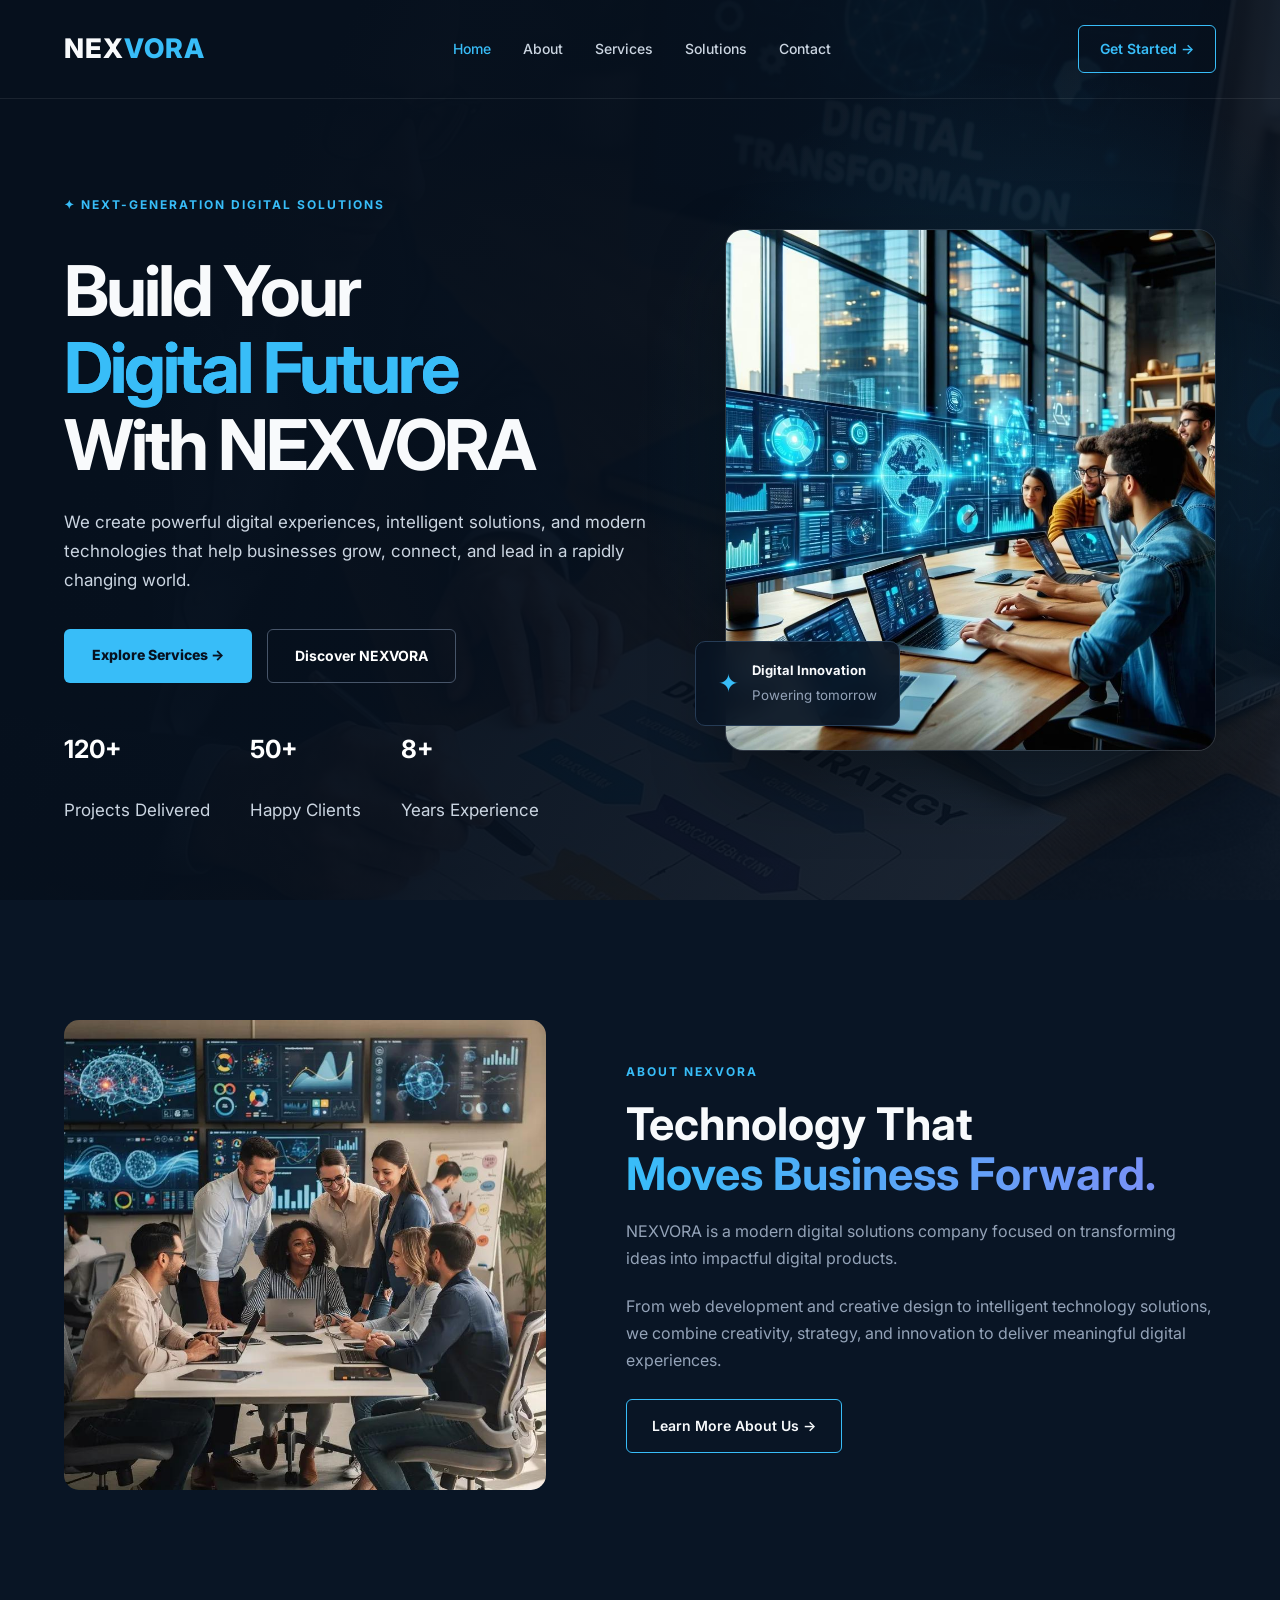
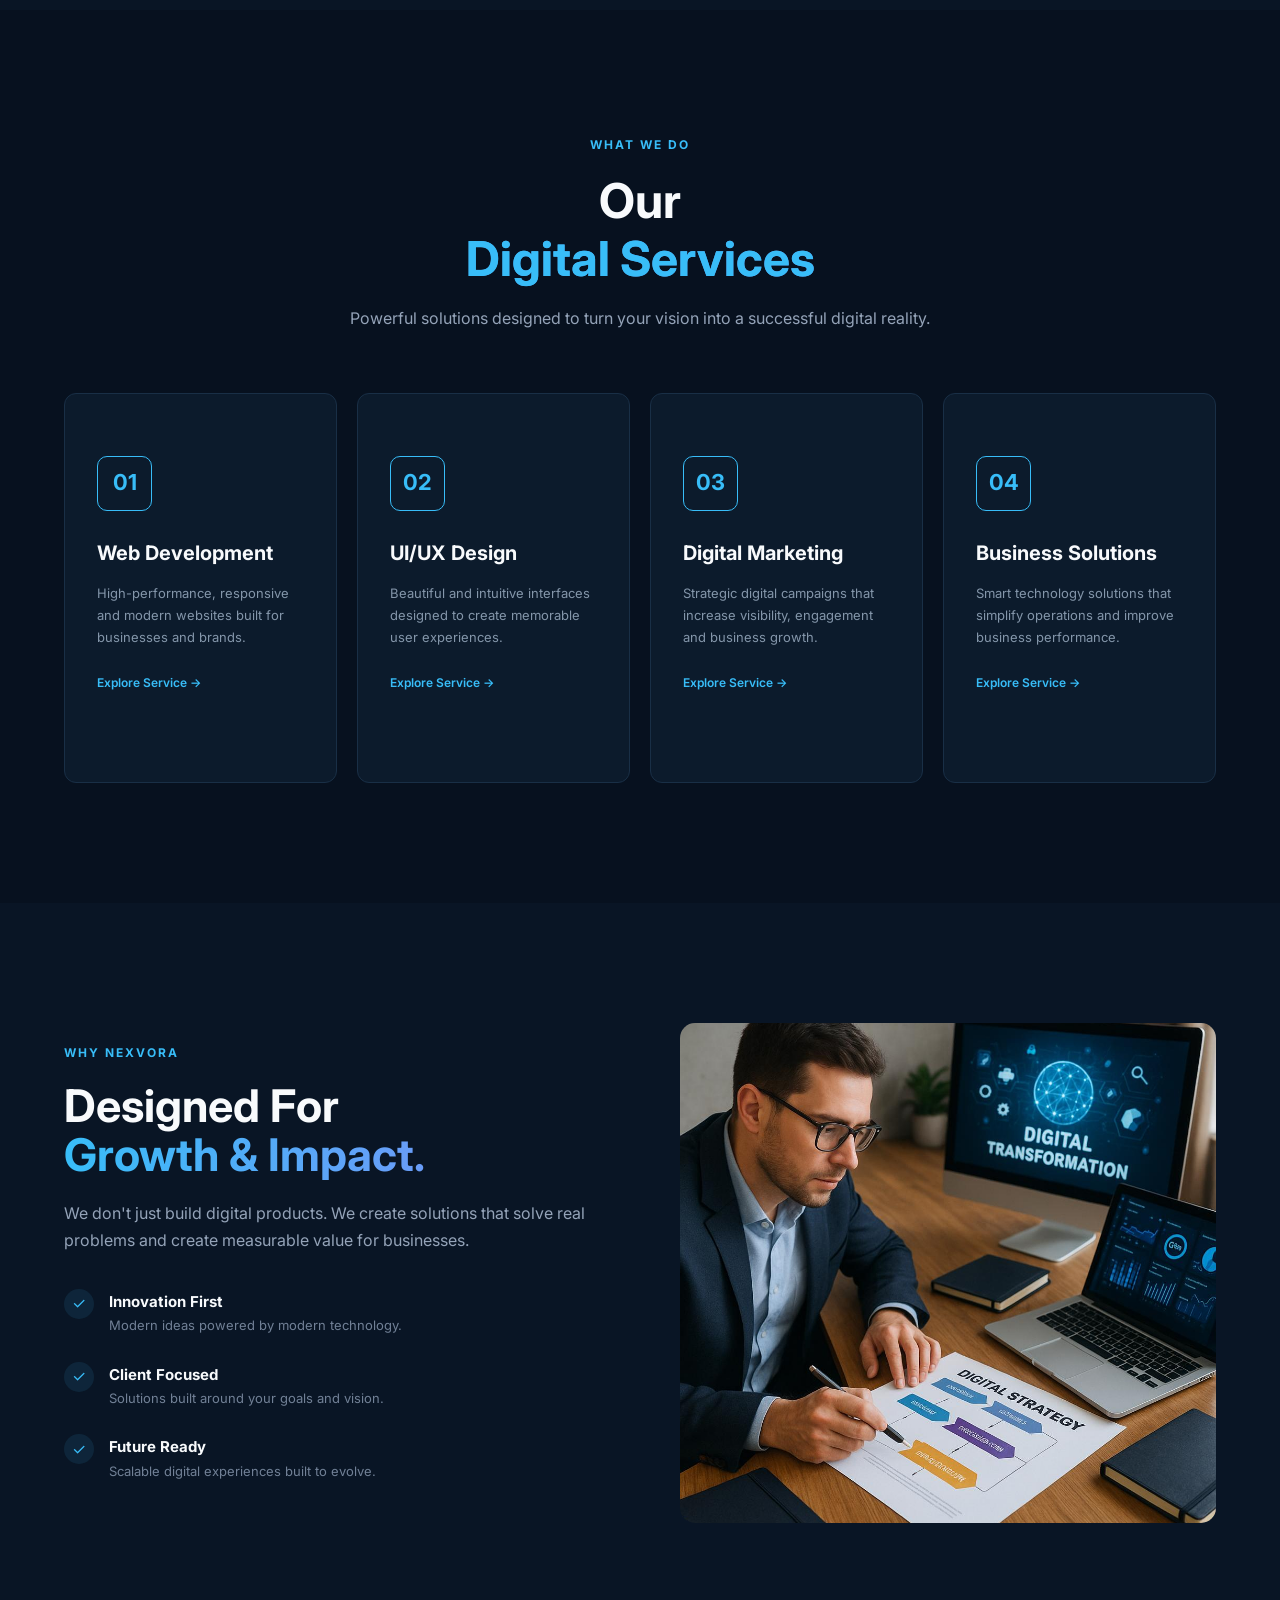
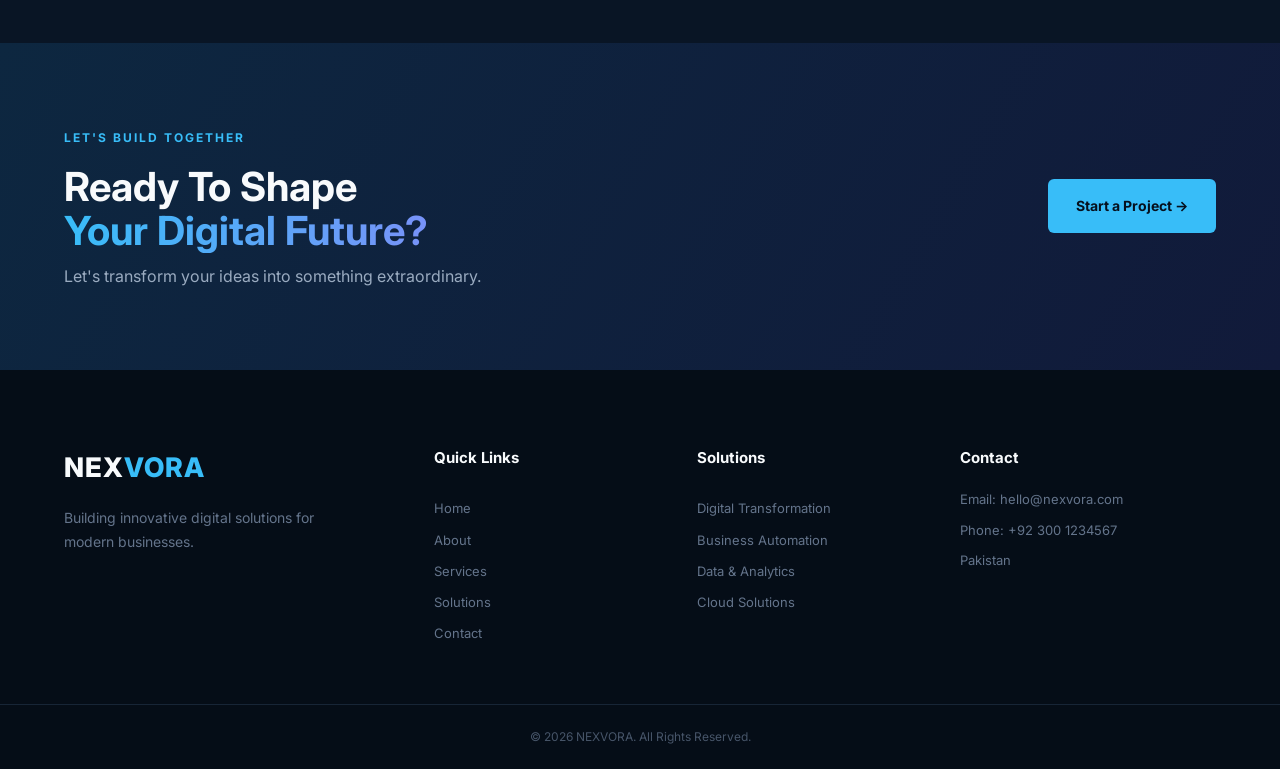
==== index.html @ 742fd8a6 "update" ====
<!DOCTYPE html>
<html lang="en">
<head>
    <meta charset="UTF-8">
    <meta name="viewport" content="width=device-width, initial-scale=1.0">

    <title>NEXVORA | Digital Solutions</title>

    <!-- Google Font -->
    <link rel="preconnect" href="https://fonts.googleapis.com">
    <link rel="preconnect" href="https://fonts.gstatic.com" crossorigin>
    <link href="https://fonts.googleapis.com/css2?family=Inter:wght@400;500;600;700;800&display=swap" rel="stylesheet">

    <!-- CSS -->
    <link rel="stylesheet" href="style.css">
</head>

<body>

    <!-- ================= NAVBAR ================= -->
    <header class="navbar">
        <div class="container nav-container">

            <a href="#" class="logo">
                NEX<span>VORA</span>
            </a>

            <nav>
                <ul class="nav-links">
                    <li><a href="home.html" class="active">Home</a></li>
                    <li><a href="about.html">About</a></li>
                    <li><a href="services.html">Services</a></li>
                    <li><a href="solutions.html">Solutions</a></li>
                    <li><a href="contact.html">Contact</a></li>
                </ul>
            </nav>

            <a href="#contact" class="nav-btn">Get Started →</a>

        </div>
    </header>


    <!-- ================= HERO ================= -->
    <section class="hero">

        <div class="hero-overlay"></div>

        <div class="container hero-container">

            <div class="hero-content">

                <span class="hero-tag">✦ NEXT-GENERATION DIGITAL SOLUTIONS</span>

                <h1>
                    Build Your
                    <span>Digital Future</span>
                    With NEXVORA
                </h1>

                <p>
                    We create powerful digital experiences, intelligent solutions,
                    and modern technologies that help businesses grow, connect,
                    and lead in a rapidly changing world.
                </p>

                <div class="hero-buttons">
                    <a href="#services" class="primary-btn">
                        Explore Services →
                    </a>

                    <a href="#about" class="secondary-btn">
                        Discover NEXVORA
                    </a>
                </div>

                <div class="hero-stats">

                    <div class="stat">
                        <h3>120+</h3>
                        <p>Projects Delivered</p>
                    </div>

                    <div class="stat">
                        <h3>50+</h3>
                        <p>Happy Clients</p>
                    </div>

                    <div class="stat">
                        <h3>8+</h3>
                        <p>Years Experience</p>
                    </div>

                </div>

            </div>


            <div class="hero-image">

                <div class="image-card">
                    <img
                        src="./images/nexvora-hero.jpg"
                        alt="NEXVORA Digital Team"
                    >
                </div>

                <div class="floating-card">
                    <span>✦</span>
                    <div>
                        <strong>Digital Innovation</strong>
                        <small>Powering tomorrow</small>
                    </div>
                </div>

            </div>

        </div>
    </section>


    <!-- ================= ABOUT ================= -->
    <section class="about" id="about">

        <div class="container about-container">

            <div class="about-image">
                <img
                    src="./images/nexvora-about.jpg"
                    alt="NEXVORA Team"
                >
            </div>

            <div class="about-content">

                <span class="section-tag">ABOUT NEXVORA</span>

                <h2>
                    Technology That
                    <span>Moves Business Forward.</span>
                </h2>

                <p>
                    NEXVORA is a modern digital solutions company focused on
                    transforming ideas into impactful digital products.
                </p>

                <p>
                    From web development and creative design to intelligent
                    technology solutions, we combine creativity, strategy,
                    and innovation to deliver meaningful digital experiences.
                </p>

                <a href="#services" class="outline-btn">
                    Learn More About Us →
                </a>

            </div>

        </div>

    </section>


    <!-- ================= SERVICES ================= -->
    <section class="services" id="services">

        <div class="container">

            <div class="section-heading">

                <span class="section-tag">WHAT WE DO</span>

                <h2>
                    Our <span>Digital Services</span>
                </h2>

                <p>
                    Powerful solutions designed to turn your vision into
                    a successful digital reality.
                </p>

            </div>


            <div class="service-grid">

                <div class="service-card">

                    <div class="service-icon">01</div>

                    <h3>Web Development</h3>

                    <p>
                        High-performance, responsive and modern websites
                        built for businesses and brands.
                    </p>

                    <a href="#">Explore Service →</a>

                </div>


                <div class="service-card">

                    <div class="service-icon">02</div>

                    <h3>UI/UX Design</h3>

                    <p>
                        Beautiful and intuitive interfaces designed to
                        create memorable user experiences.
                    </p>

                    <a href="#">Explore Service →</a>

                </div>


                <div class="service-card">

                    <div class="service-icon">03</div>

                    <h3>Digital Marketing</h3>

                    <p>
                        Strategic digital campaigns that increase visibility,
                        engagement and business growth.
                    </p>

                    <a href="#">Explore Service →</a>

                </div>


                <div class="service-card">

                    <div class="service-icon">04</div>

                    <h3>Business Solutions</h3>

                    <p>
                        Smart technology solutions that simplify operations
                        and improve business performance.
                    </p>

                    <a href="#">Explore Service →</a>

                </div>

            </div>

        </div>

    </section>


    <!-- ================= SOLUTIONS ================= -->
    <section class="solutions" id="solutions">

        <div class="container solutions-container">

            <div class="solutions-content">

                <span class="section-tag">WHY NEXVORA</span>

                <h2>
                    Designed For
                    <span>Growth & Impact.</span>
                </h2>

                <p>
                    We don't just build digital products. We create
                    solutions that solve real problems and create
                    measurable value for businesses.
                </p>

                <div class="features">

                    <div class="feature">
                        <span>✓</span>
                        <div>
                            <h4>Innovation First</h4>
                            <p>Modern ideas powered by modern technology.</p>
                        </div>
                    </div>

                    <div class="feature">
                        <span>✓</span>
                        <div>
                            <h4>Client Focused</h4>
                            <p>Solutions built around your goals and vision.</p>
                        </div>
                    </div>

                    <div class="feature">
                        <span>✓</span>
                        <div>
                            <h4>Future Ready</h4>
                            <p>Scalable digital experiences built to evolve.</p>
                        </div>
                    </div>

                </div>

            </div>


            <div class="solutions-image">

                <img
                    src="./images/nexvora-solutions.jpg"
                    alt="Digital Strategy"
                >

            </div>

        </div>

    </section>


    <!-- ================= CTA ================= -->
    <section class="cta" id="contact">

        <div class="container cta-container">

            <div>
                <span class="section-tag">LET'S BUILD TOGETHER</span>

                <h2>
                    Ready To Shape
                    <span>Your Digital Future?</span>
                </h2>

                <p>
                    Let's transform your ideas into something extraordinary.
                </p>
            </div>

            <a href="mailto:hello@nexvora.com" class="cta-btn">
                Start a Project →
            </a>

        </div>

    </section>


    <!-- ================= FOOTER ================= -->
    <footer class="footer">

        <div class="container footer-grid">

            <div class="footer-brand">

                <a href="index.html" class="logo">
                    NEX<span>VORA</span>
                </a>

                <p>
                    Building innovative digital solutions for modern
                    businesses.
                </p>

            </div>


            <div class="footer-links">

                <h4>Quick Links</h4>

                <a href="index.html">Home</a>
                <a href="about.html">About</a>
                <a href="services.html">Services</a>
                <a href="solutions.html">Solutions</a>
                <a href="contact.html">Contact</a>

            </div>


            <div class="footer-links">

                <h4>Solutions</h4>

                <a href="#solutions">Digital Transformation</a>
                <a href="#solutions">Business Automation</a>
                <a href="#solutions">Data & Analytics</a>
                <a href="#solutions">Cloud Solutions</a>

            </div>


            <div class="footer-contact">

                <h4>Contact</h4>

                <p>Email: hello@nexvora.com</p>
                <p>Phone: +92 300 1234567</p>
                <p>Pakistan</p>

            </div>

        </div>


        <div class="footer-bottom">

            <p>
                © 2026 NEXVORA. All Rights Reserved.
            </p>

        </div>

    </footer>
</body>
</html>
---- style.css ----
/* =========================
   GLOBAL
========================= */

* {
    margin: 0;
    padding: 0;
    box-sizing: border-box;
}

html {
    scroll-behavior: smooth;
}

body {
    font-family: "Inter", sans-serif;
    background: #07111f;
    color: #ffffff;
    line-height: 1.6;
}

.container {
    width: 90%;
    max-width: 1200px;
    margin: auto;
}

a {
    text-decoration: none;
    color: inherit;
}


/* =========================
   NAVBAR
========================= */

.navbar {
    position: absolute;
    width: 100%;
    top: 0;
    left: 0;
    z-index: 10;
    padding: 25px 0;
}

.nav-container {
    display: flex;
    align-items: center;
    justify-content: space-between;
}

.logo {
    font-size: 27px;
    font-weight: 800;
    letter-spacing: 2px;
}

.logo span {
    color: #38bdf8;
}

.nav-links {
    display: flex;
    list-style: none;
    gap: 35px;
}

.nav-links a {
    color: #cbd5e1;
    font-size: 14px;
    font-weight: 500;
    transition: 0.3s;
}

.nav-links a:hover,
.nav-links .active {
    color: #38bdf8;
}

.nav-btn {
    padding: 12px 22px;
    border: 1px solid #38bdf8;
    border-radius: 30px;
    color: #ffffff;
    font-size: 14px;
    transition: 0.3s;
}

.nav-btn:hover {
    background: #38bdf8;
    color: #06101d;
    box-shadow: 0 0 25px rgba(56, 189, 248, 0.4);
}


/* =========================
   HERO
========================= */

.hero {
    min-height: 100vh;
    position: relative;
    display: flex;
    align-items: center;
    overflow: hidden;

    background:
        linear-gradient(120deg, #06101d 20%, rgba(7, 17, 31, 0.88)),
        url("./images/nexvora-solutions.jpg");

    background-size: cover;
    background-position: center;
}

.hero-overlay {
    position: absolute;
    inset: 0;
    background: radial-gradient(
        circle at 80% 40%,
        rgba(37, 99, 235, 0.25),
        transparent 40%
    );
}

.hero-container {
    position: relative;
    z-index: 2;
    display: grid;
    grid-template-columns: 1.1fr 0.9fr;
    gap: 60px;
    align-items: center;
    padding-top: 80px;
}

.hero-tag,
.section-tag {
    color: #38bdf8;
    font-size: 12px;
    font-weight: 700;
    letter-spacing: 2px;
}

.hero h1 {
    margin-top: 18px;
    font-size: clamp(48px, 6vw, 76px);
    line-height: 1.05;
    letter-spacing: -3px;
}

.hero h1 span,
.about h2 span,
.services h2 span,
.solutions h2 span,
.cta h2 span {
    display: block;
    background: linear-gradient(
        90deg,
        #38bdf8,
        #818cf8
    );
    -webkit-background-clip: text;
    color: transparent;
}

.hero-content > p {
    max-width: 620px;
    margin: 25px 0;
    color: #aab8ca;
    font-size: 16px;
}

.hero-buttons {
    display: flex;
    gap: 15px;
    margin-top: 30px;
}

.primary-btn,
.secondary-btn,
.outline-btn,
.cta-btn {
    padding: 14px 25px;
    border-radius: 6px;
    font-size: 14px;
    font-weight: 600;
    transition: 0.3s;
}

.primary-btn {
    background: #38bdf8;
    color: #06101d;
}

.primary-btn:hover {
    background: #818cf8;
    color: #ffffff;
    transform: translateY(-3px);
    box-shadow: 0 12px 30px rgba(56, 189, 248, 0.25);
}

.secondary-btn {
    border: 1px solid #334155;
    color: #ffffff;
}

.secondary-btn:hover {
    border-color: #38bdf8;
    background: rgba(56, 189, 248, 0.1);
    color: #38bdf8;
}


/* =========================
   HERO IMAGE
========================= */

.hero-image {
    position: relative;
}

.image-card {
    overflow: hidden;
    border-radius: 18px;
    border: 1px solid rgba(255,255,255,0.12);
    box-shadow: 0 30px 70px rgba(0,0,0,0.4);
}

.image-card img {
    width: 100%;
    height: 520px;
    object-fit: cover;
    display: block;
    transition: 0.6s;
}

.image-card:hover img {
    transform: scale(1.06);
    filter: saturate(1.2);
}

.floating-card {
    position: absolute;
    bottom: 25px;
    left: -30px;

    display: flex;
    align-items: center;
    gap: 13px;

    padding: 17px 22px;
    background: rgba(8, 20, 35, 0.92);
    border: 1px solid #263c56;
    border-radius: 10px;
    backdrop-filter: blur(12px);
}

.floating-card > span {
    color: #38bdf8;
    font-size: 25px;
}

.floating-card strong {
    display: block;
    font-size: 13px;
}

.floating-card small {
    color: #94a3b8;
}


/* =========================
   STATS
========================= */

.hero-stats {
    display: flex;
    gap: 40px;
    margin-top: 45px;
}

.stat h3 {
    color: #ffffff;
    font-size: 25px;
}

.stat p {
    color: #718096;
    font-size: 11px;
}


/* =========================
   ABOUT
========================= */

.about {
    padding: 120px 0;
    background: #091525;
}

.about-container {
    display: grid;
    grid-template-columns: 0.9fr 1.1fr;
    gap: 80px;
    align-items: center;
}

.about-image {
    overflow: hidden;
    border-radius: 15px;
}

.about-image img {
    width: 100%;
    height: 470px;
    object-fit: cover;
    transition: 0.5s;
}

.about-image:hover img {
    transform: scale(1.05);
}

.about h2,
.services h2,
.solutions h2,
.cta h2 {
    margin-top: 15px;
    font-size: 45px;
    line-height: 1.1;
}

.about-content > p {
    color: #94a3b8;
    margin-top: 20px;
    max-width: 600px;
}

.outline-btn {
    display: inline-block;
    border: 1px solid #38bdf8;
    margin-top: 25px;
}

.outline-btn:hover {
    background: #38bdf8;
    color: #06101d;
}


/* =========================
   SERVICES
========================= */

.services {
    padding: 120px 0;
    background: #07111f;
}

.section-heading {
    text-align: center;
    max-width: 700px;
    margin: 0 auto 60px;
}

.section-heading p {
    margin-top: 15px;
    color: #8fa1b5;
}

.service-grid {
    display: grid;
    grid-template-columns: repeat(4, 1fr);
    gap: 20px;
}

.service-card {
    padding: 35px 25px;
    background: #0c1b2c;
    border: 1px solid #172d44;
    border-radius: 12px;
    transition: 0.35s;
}

.service-card:hover {
    transform: translateY(-10px);
    border-color: #38bdf8;
    background: linear-gradient(
        145deg,
        #102b44,
        #101c35
    );
    box-shadow: 0 20px 45px rgba(0,0,0,0.25);
}

.service-icon {
    width: 48px;
    height: 48px;
    display: flex;
    align-items: center;
    justify-content: center;

    border: 1px solid #38bdf8;
    color: #38bdf8;
    border-radius: 8px;

    margin-bottom: 25px;
    font-size: 12px;
    font-weight: 700;

    transition: 0.3s;
}

.service-card:hover .service-icon {
    background: #38bdf8;
    color: #06101d;
}

.service-card h3 {
    font-size: 18px;
}

.service-card p {
    color: #8495aa;
    font-size: 13px;
    margin: 15px 0 20px;
}

.service-card a {
    color: #38bdf8;
    font-size: 12px;
    font-weight: 600;
}

.service-card a:hover {
    color: #818cf8;
}


/* =========================
   SOLUTIONS
========================= */

.solutions {
    padding: 120px 0;
    background: #091525;
}

.solutions-container {
    display: grid;
    grid-template-columns: 1fr 1fr;
    gap: 80px;
    align-items: center;
}

.solutions-content > p {
    color: #94a3b8;
    margin-top: 20px;
}

.features {
    margin-top: 35px;
}

.feature {
    display: flex;
    gap: 15px;
    margin-bottom: 25px;
}

.feature > span {
    width: 30px;
    height: 30px;
    display: flex;
    align-items: center;
    justify-content: center;

    border-radius: 50%;
    background: rgba(56,189,248,0.1);
    color: #38bdf8;
}

.feature h4 {
    font-size: 15px;
}

.feature p {
    color: #718096;
    font-size: 13px;
}

.solutions-image {
    overflow: hidden;
    border-radius: 15px;
}

.solutions-image img {
    width: 100%;
    height: 500px;
    object-fit: cover;
    transition: 0.5s;
}

.solutions-image:hover img {
    transform: scale(1.05);
    filter: brightness(1.1);
}


/* =========================
   CTA
========================= */

.cta {
    padding: 80px 0;
    background:
        linear-gradient(
            120deg,
            #0d2740,
            #111a3a
        );
}

.cta-container {
    display: flex;
    justify-content: space-between;
    align-items: center;
    gap: 30px;
}

.cta h2 {
    font-size: 40px;
}

.cta p {
    color: #9aabc0;
    margin-top: 10px;
}

.cta-btn {
    background: #38bdf8;
    color: #06101d;
    white-space: nowrap;
}

.cta-btn:hover {
    background: #818cf8;
    color: #ffffff;
    transform: translateY(-3px);
}


/* =========================
   FOOTER
========================= */

footer {
    background: #050d17;
    padding-top: 60px;
}

.footer-container {
    display: flex;
    justify-content: space-between;
    gap: 40px;
    padding-bottom: 40px;
}

.footer-container p {
    color: #718096;
    max-width: 400px;
    margin-top: 15px;
    font-size: 13px;
}

.footer-links {
    display: flex;
    gap: 25px;
}

.footer-links a {
    color: #94a3b8;
    font-size: 13px;
    transition: 0.3s;
}

.footer-links a:hover {
    color: #38bdf8;
}

.copyright {
    text-align: center;
    border-top: 1px solid #172333;
    padding: 20px;
    color: #526276;
    font-size: 12px;
}


/* =========================
   RESPONSIVE
========================= */

@media (max-width: 1000px) {

    .nav-links {
        gap: 15px;
    }

    .service-grid {
        grid-template-columns: repeat(2, 1fr);
    }

    .hero-container,
    .about-container,
    .solutions-container {
        grid-template-columns: 1fr;
    }

    .hero {
        padding: 120px 0 80px;
    }

    .hero-image {
        max-width: 650px;
        margin: auto;
    }

    .about-image {
        max-width: 650px;
    }

    .solutions-image {
        max-width: 650px;
    }
}


@media (max-width: 700px) {

    .nav-links {
        display: none;
    }

    .nav-btn {
        padding: 9px 15px;
    }

    .hero h1 {
        font-size: 48px;
    }

    .hero-buttons {
        flex-direction: column;
    }

    .hero-stats {
        gap: 20px;
        flex-wrap: wrap;
    }

    .service-grid {
        grid-template-columns: 1fr;
    }

    .about h2,
    .services h2,
    .solutions h2 {
        font-size: 35px;
    }

    .cta-container {
        flex-direction: column;
        align-items: flex-start;
    }

    .footer-container {
        flex-direction: column;
    }

    .footer-links {
        flex-wrap: wrap;
    }

    .floating-card {
        left: 10px;
    }
}

/* =========================
   GLOBAL
========================= */

* {
    margin: 0;
    padding: 0;
    box-sizing: border-box;
}

html {
    scroll-behavior: smooth;
}

body {
    font-family: "Inter", sans-serif;
    background: #07111f;
    color: #ffffff;
    line-height: 1.6;
}

.container {
    width: 90%;
    max-width: 1200px;
    margin: auto;
}

a {
    text-decoration: none;
    color: inherit;
}


/* =========================
   NAVBAR
========================= */

.navbar {
    position: absolute;
    top: 0;
    left: 0;
    width: 100%;
    z-index: 10;
    padding: 25px 0;
}

.nav-container {
    display: flex;
    align-items: center;
    justify-content: space-between;
}

.logo {
    font-size: 27px;
    font-weight: 800;
    letter-spacing: 2px;
}

.logo span {
    color: #38bdf8;
}

.nav-links {
    display: flex;
    list-style: none;
    gap: 35px;
}

.nav-links a {
    color: #cbd5e1;
    font-size: 14px;
    transition: 0.3s;
}

.nav-links a:hover,
.nav-links a.active {
    color: #38bdf8;
}

.nav-btn {
    padding: 12px 22px;
    border: 1px solid #38bdf8;
    border-radius: 30px;
    font-size: 14px;
    transition: 0.3s;
}

.nav-btn:hover {
    background: #38bdf8;
    color: #06101d;
    box-shadow: 0 0 25px rgba(56, 189, 248, 0.35);
}


/* =========================
   ABOUT HERO
========================= */

.about-hero {
    min-height: 70vh;
    display: flex;
    align-items: center;
    position: relative;

    background:
        linear-gradient(
            90deg,
            rgba(5, 15, 27, 0.96),
            rgba(5, 15, 27, 0.65)
        ),
        url("./images/about-strategy.jpg");

    background-size: cover;
    background-position: center;
}

.hero-overlay {
    position: absolute;
    inset: 0;

    background:
        radial-gradient(
            circle at 80% 50%,
            rgba(56, 189, 248, 0.15),
            transparent 35%
        );
}

.about-hero-content {
    position: relative;
    z-index: 2;
    padding-top: 80px;
}

.hero-tag,
.section-tag {
    color: #38bdf8;
    font-size: 12px;
    font-weight: 700;
    letter-spacing: 2px;
}

.about-hero h1 {
    font-size: clamp(50px, 7vw, 82px);
    line-height: 1.05;
    margin-top: 18px;
    letter-spacing: -3px;
}

.about-hero h1 span {
    display: block;

    background: linear-gradient(
        90deg,
        #38bdf8,
        #818cf8
    );

    -webkit-background-clip: text;
    color: transparent;
}

.about-hero p {
    max-width: 650px;
    margin-top: 25px;
    color: #b1bfd0;
    font-size: 16px;
}


/* =========================
   INTRODUCTION
========================= */

.introduction {
    padding: 120px 0;
    background: #07111f;
}

.intro-grid {
    display: grid;
    grid-template-columns: 0.9fr 1.1fr;
    gap: 80px;
    align-items: center;
}

.intro-image {
    overflow: hidden;
    border-radius: 15px;
    border: 1px solid #1d344c;
}

.intro-image img {
    width: 100%;
    height: 500px;
    object-fit: cover;
    display: block;
    transition: 0.6s;
}

.intro-image:hover img {
    transform: scale(1.06);
    filter: saturate(1.2);
}

.intro-content h2,
.why-content h2 {
    margin-top: 15px;
    font-size: 46px;
    line-height: 1.1;
}

.intro-content h2 span,
.why-content h2 span,
.section-heading h2 span,
.about-cta h2 span {
    display: block;

    background: linear-gradient(
        90deg,
        #38bdf8,
        #818cf8
    );

    -webkit-background-clip: text;
    color: transparent;
}

.intro-content p {
    color: #91a2b6;
    margin-top: 20px;
    max-width: 620px;
}


/* =========================
   MISSION SECTION
========================= */

.mission-section {
    padding: 120px 0;
    background: #091525;
}

.section-heading {
    max-width: 700px;
    margin: auto;
    text-align: center;
}

.section-heading h2 {
    font-size: 46px;
    line-height: 1.1;
    margin-top: 15px;
}

.section-heading p {
    color: #8799ad;
    margin-top: 18px;
}

.purpose-grid {
    display: grid;
    grid-template-columns: repeat(3, 1fr);
    gap: 22px;
    margin-top: 60px;
}

.purpose-card {
    background: #0c1b2c;
    border: 1px solid #192f46;
    border-radius: 12px;
    padding: 35px 30px;
    transition: 0.35s;
}

.purpose-card:hover {
    transform: translateY(-10px);
    border-color: #38bdf8;
    background: linear-gradient(
        145deg,
        #102b44,
        #101c35
    );
    box-shadow: 0 20px 45px rgba(0, 0, 0, 0.25);
}

.purpose-number {
    color: #38bdf8;
    font-size: 13px;
    font-weight: 700;
    border: 1px solid #38bdf8;
    width: 45px;
    height: 45px;
    display: flex;
    align-items: center;
    justify-content: center;
    border-radius: 8px;
    margin-bottom: 25px;
    transition: 0.3s;
}

.purpose-card:hover .purpose-number {
    background: #38bdf8;
    color: #06101d;
}

.purpose-card h3 {
    font-size: 20px;
}

.purpose-card p {
    color: #8496aa;
    margin-top: 15px;
    font-size: 14px;
}


/* =========================
   WHY NEXVORA
========================= */

.why-section {
    padding: 120px 0;
    background: #07111f;
}

.why-grid {
    display: grid;
    grid-template-columns: 1fr 1fr;
    gap: 80px;
    align-items: center;
}

.why-content > p {
    color: #91a2b6;
    margin-top: 20px;
    max-width: 600px;
}

.why-list {
    margin-top: 35px;
}

.why-item {
    display: flex;
    gap: 15px;
    margin-bottom: 25px;
}

.check {
    min-width: 32px;
    height: 32px;

    display: flex;
    align-items: center;
    justify-content: center;

    border-radius: 50%;
    background: rgba(56, 189, 248, 0.1);
    color: #38bdf8;
    transition: 0.3s;
}

.why-item:hover .check {
    background: #38bdf8;
    color: #06101d;
}

.why-item h4 {
    font-size: 15px;
}

.why-item p {
    color: #718096;
    font-size: 13px;
    margin-top: 3px;
}

.why-image {
    overflow: hidden;
    border-radius: 15px;
}

.why-image img {
    width: 100%;
    height: 500px;
    object-fit: cover;
    transition: 0.6s;
}

.why-image:hover img {
    transform: scale(1.06);
    filter: brightness(1.1);
}


/* =========================
   STATS
========================= */

.stats-section {
    padding: 70px 0;
    background: #0b1a2b;
    border-top: 1px solid #172d44;
    border-bottom: 1px solid #172d44;
}

.stats-grid {
    display: grid;
    grid-template-columns: repeat(4, 1fr);
    text-align: center;
}

.stat-box {
    border-right: 1px solid #23384e;
}

.stat-box:last-child {
    border-right: none;
}

.stat-box h3 {
    font-size: 35px;

    background: linear-gradient(
        90deg,
        #38bdf8,
        #818cf8
    );

    -webkit-background-clip: text;
    color: transparent;
}

.stat-box p {
    color: #718096;
    font-size: 12px;
}


/* =========================
   CTA
========================= */

.about-cta {
    padding: 90px 0;

    background:
        linear-gradient(
            120deg,
            #0c2740,
            #111b3b
        );
}

.cta-content {
    display: flex;
    justify-content: space-between;
    align-items: center;
    gap: 40px;
}

.about-cta h2 {
    font-size: 45px;
    line-height: 1.1;
    margin-top: 12px;
}

.about-cta p {
    color: #91a3b7;
    margin-top: 12px;
}

.cta-btn {
    padding: 15px 28px;
    background: #38bdf8;
    color: #06101d;
    border-radius: 6px;
    font-size: 14px;
    font-weight: 700;
    white-space: nowrap;
    transition: 0.3s;
}

.cta-btn:hover {
    background: #818cf8;
    color: #ffffff;
    transform: translateY(-4px);
    box-shadow: 0 15px 35px rgba(56, 189, 248, 0.25);
}


/* =========================
   FOOTER
========================= */

footer {
    background: #050d17;
    padding-top: 60px;
}

.footer-container {
    display: flex;
    justify-content: space-between;
    gap: 40px;
    padding-bottom: 40px;
}

.footer-container p {
    color: #718096;
    max-width: 400px;
    margin-top: 15px;
    font-size: 13px;
}

.footer-links {
    display: flex;
    gap: 25px;
    flex-wrap: wrap;
}

.footer-links a {
    color: #94a3b8;
    font-size: 13px;
    transition: 0.3s;
}

.footer-links a:hover {
    color: #38bdf8;
}

.copyright {
    text-align: center;
    border-top: 1px solid #172333;
    padding: 20px;
    color: #526276;
    font-size: 12px;
}


/* =========================
   RESPONSIVE
========================= */

@media (max-width: 1000px) {

    .intro-grid,
    .why-grid {
        grid-template-columns: 1fr;
    }

    .intro-image,
    .why-image {
        max-width: 700px;
        margin: auto;
    }

    .purpose-grid {
        grid-template-columns: 1fr;
    }

    .stats-grid {
        grid-template-columns: repeat(2, 1fr);
        gap: 30px;
    }

    .stat-box {
        border-right: none;
    }
}


@media (max-width: 700px) {

    .nav-links {
        display: none;
    }

    .nav-btn {
        padding: 9px 15px;
    }

    .about-hero h1 {
        font-size: 50px;
    }

    .intro-content h2,
    .why-content h2,
    .section-heading h2,
    .about-cta h2 {
        font-size: 35px;
    }

    .cta-content {
        flex-direction: column;
        align-items: flex-start;
    }

    .stats-grid {
        grid-template-columns: 1fr 1fr;
    }

    .footer-container {
        flex-direction: column;
    }
}


/* =========================
   GLOBAL
========================= */

* {
    margin: 0;
    padding: 0;
    box-sizing: border-box;
}

html {
    scroll-behavior: smooth;
}

body {
    font-family: "Inter", sans-serif;
    background: #07111f;
    color: #ffffff;
    line-height: 1.6;
}

.container {
    width: 90%;
    max-width: 1200px;
    margin: auto;
}

a {
    text-decoration: none;
    color: inherit;
}


/* =========================
   NAVBAR
========================= */

.navbar {
    position: absolute;
    top: 0;
    left: 0;
    width: 100%;
    z-index: 10;
    padding: 25px 0;
}

.nav-container {
    display: flex;
    justify-content: space-between;
    align-items: center;
}

.logo {
    font-size: 27px;
    font-weight: 800;
    letter-spacing: 2px;
}

.logo span {
    color: #38bdf8;
}

.nav-links {
    display: flex;
    gap: 35px;
    list-style: none;
}

.nav-links a {
    color: #cbd5e1;
    font-size: 14px;
    transition: 0.3s;
}

.nav-links a:hover,
.nav-links a.active {
    color: #38bdf8;
}

.nav-btn {
    padding: 12px 22px;
    border: 1px solid #38bdf8;
    border-radius: 30px;
    font-size: 14px;
    transition: 0.3s;
}

.nav-btn:hover {
    background: #38bdf8;
    color: #06101d;
    box-shadow: 0 0 25px rgba(56, 189, 248, 0.35);
}


/* =========================
   HERO
========================= */

.services-hero {
    min-height: 70vh;
    display: flex;
    align-items: center;
    position: relative;

    background:
        linear-gradient(
            90deg,
            rgba(5, 15, 27, 0.96),
            rgba(5, 15, 27, 0.65)
        ),
        url("./images/services-hero.jpg");

    background-size: cover;
    background-position: center;
}

.hero-overlay {
    position: absolute;
    inset: 0;

    background:
        radial-gradient(
            circle at 80% 50%,
            rgba(56, 189, 248, 0.16),
            transparent 35%
        );
}

.hero-content {
    position: relative;
    z-index: 2;
    padding-top: 80px;
}

.hero-tag,
.section-tag {
    color: #38bdf8;
    font-size: 12px;
    font-weight: 700;
    letter-spacing: 2px;
}

.hero-content h1 {
    font-size: clamp(50px, 7vw, 80px);
    line-height: 1.05;
    margin-top: 18px;
    letter-spacing: -3px;
}

.hero-content h1 span {
    display: block;

    background: linear-gradient(
        90deg,
        #38bdf8,
        #818cf8
    );

    -webkit-background-clip: text;
    color: transparent;
}

.hero-content p {
    max-width: 650px;
    color: #b1bfd0;
    margin-top: 25px;
    font-size: 16px;
}


/* =========================
   INTRO
========================= */

.services-intro {
    padding: 110px 0 70px;
    background: #07111f;
}

.intro-content {
    text-align: center;
    max-width: 760px;
}

.intro-content h2 {
    font-size: 46px;
    line-height: 1.1;
    margin-top: 15px;
}

.intro-content h2 span,
.section-heading h2 span,
.benefits-content h2 span,
.services-cta h2 span {
    display: block;

    background: linear-gradient(
        90deg,
        #38bdf8,
        #818cf8
    );

    -webkit-background-clip: text;
    color: transparent;
}

.intro-content p {
    color: #8799ad;
    margin-top: 20px;
}


/* =========================
   SERVICES
========================= */

.services-section {
    padding: 50px 0 120px;
    background: #07111f;
}

.services-grid {
    display: grid;
    grid-template-columns: repeat(3, 1fr);
    gap: 22px;
}

.service-card {
    position: relative;
    padding: 32px;
    min-height: 390px;

    background: #0c1b2c;
    border: 1px solid #192f46;
    border-radius: 12px;

    transition: 0.4s;
}

.service-card:hover {
    transform: translateY(-10px);
    border-color: #38bdf8;

    background:
        linear-gradient(
            145deg,
            #102b44,
            #101c35
        );

    box-shadow:
        0 25px 50px rgba(0, 0, 0, 0.3);
}

.service-top {
    display: flex;
    justify-content: space-between;
    align-items: center;
}

.service-number {
    color: #38bdf8;
    font-size: 12px;
    font-weight: 700;
}

.service-arrow {
    color: #52677d;
    font-size: 22px;
    transition: 0.3s;
}

.service-card:hover .service-arrow {
    color: #38bdf8;
    transform: translate(4px, -4px);
}

.service-icon {
    width: 55px;
    height: 55px;

    display: flex;
    align-items: center;
    justify-content: center;

    margin: 30px 0 25px;

    border: 1px solid #38bdf8;
    border-radius: 10px;

    color: #38bdf8;
    font-size: 22px;

    transition: 0.3s;
}

.service-card:hover .service-icon {
    background: #38bdf8;
    color: #06101d;
}

.service-card h3 {
    font-size: 20px;
}

.service-card > p {
    color: #8496aa;
    font-size: 13px;
    margin-top: 12px;
}

.service-card ul {
    list-style: none;
    margin-top: 18px;
}

.service-card li {
    color: #a0afbf;
    font-size: 12px;
    margin-bottom: 7px;
}

.service-link {
    position: absolute;
    bottom: 28px;
    left: 32px;

    color: #38bdf8;
    font-size: 12px;
    font-weight: 700;

    transition: 0.3s;
}

.service-link:hover {
    color: #818cf8;
    transform: translateX(5px);
}


/* =========================
   PROCESS
========================= */

.process-section {
    padding: 120px 0;
    background: #091525;
}

.section-heading {
    max-width: 700px;
    margin: auto;
    text-align: center;
}

.section-heading h2 {
    font-size: 46px;
    line-height: 1.1;
    margin-top: 15px;
}

.section-heading p {
    color: #8799ad;
    margin-top: 18px;
}

.process-grid {
    display: grid;
    grid-template-columns: repeat(4, 1fr);
    gap: 20px;
    margin-top: 60px;
}

.process-card {
    padding: 30px 25px;
    border-top: 2px solid #1d344c;
    transition: 0.3s;
}

.process-card:hover {
    border-top-color: #38bdf8;
    transform: translateY(-7px);
}

.process-card > span {
    color: #38bdf8;
    font-size: 12px;
    font-weight: 700;
}

.process-card h3 {
    margin-top: 20px;
    font-size: 19px;
}

.process-card p {
    color: #7f91a5;
    font-size: 13px;
    margin-top: 10px;
}


/* =========================
   BENEFITS
========================= */

.benefits-section {
    padding: 120px 0;
    background: #07111f;
}

.benefits-grid {
    display: grid;
    grid-template-columns: 0.9fr 1.1fr;
    gap: 80px;
    align-items: center;
}

.benefits-image {
    overflow: hidden;
    border-radius: 15px;
}

.benefits-image img {
    width: 100%;
    height: 500px;
    object-fit: cover;
    display: block;
    transition: 0.6s;
}

.benefits-image:hover img {
    transform: scale(1.06);
    filter: brightness(1.1);
}

.benefits-content h2 {
    font-size: 46px;
    line-height: 1.1;
    margin-top: 15px;
}

.benefits-content > p {
    color: #91a2b6;
    margin-top: 20px;
}

.benefit-list {
    margin-top: 35px;
}

.benefit-item {
    display: flex;
    gap: 15px;
    margin-bottom: 24px;
}

.benefit-icon {
    width: 32px;
    height: 32px;
    min-width: 32px;

    display: flex;
    align-items: center;
    justify-content: center;

    border-radius: 50%;
    background: rgba(56, 189, 248, 0.1);
    color: #38bdf8;

    transition: 0.3s;
}

.benefit-item:hover .benefit-icon {
    background: #38bdf8;
    color: #06101d;
}

.benefit-item h4 {
    font-size: 15px;
}

.benefit-item p {
    color: #718096;
    font-size: 13px;
    margin-top: 3px;
}


/* =========================
   CTA
========================= */

.services-cta {
    padding: 90px 0;

    background:
        linear-gradient(
            120deg,
            #0c2740,
            #111b3b
        );
}

.cta-content {
    display: flex;
    align-items: center;
    justify-content: space-between;
    gap: 40px;
}

.services-cta h2 {
    font-size: 43px;
    line-height: 1.1;
    margin-top: 12px;
}

.services-cta p {
    color: #91a3b7;
    margin-top: 12px;
}

.cta-btn {
    padding: 15px 28px;
    background: #38bdf8;
    color: #06101d;
    border-radius: 6px;

    font-size: 14px;
    font-weight: 700;

    white-space: nowrap;
    transition: 0.3s;
}

.cta-btn:hover {
    background: #818cf8;
    color: #ffffff;
    transform: translateY(-4px);

    box-shadow:
        0 15px 35px rgba(56, 189, 248, 0.25);
}


/* =========================
   FOOTER
========================= */

footer {
    background: #050d17;
    padding-top: 60px;
}

.footer-container {
    display: flex;
    justify-content: space-between;
    gap: 40px;
    padding-bottom: 40px;
}

.footer-container p {
    max-width: 400px;
    color: #718096;
    font-size: 13px;
    margin-top: 15px;
}

.footer-links {
    display: flex;
    gap: 25px;
    flex-wrap: wrap;
}

.footer-links a {
    color: #94a3b8;
    font-size: 13px;
    transition: 0.3s;
}

.footer-links a:hover {
    color: #38bdf8;
}

.copyright {
    text-align: center;
    border-top: 1px solid #172333;
    padding: 20px;
    color: #526276;
    font-size: 12px;
}


/* =========================
   RESPONSIVE
========================= */

@media (max-width: 1000px) {

    .services-grid {
        grid-template-columns: repeat(2, 1fr);
    }

    .process-grid {
        grid-template-columns: repeat(2, 1fr);
    }

    .benefits-grid {
        grid-template-columns: 1fr;
    }

    .benefits-image {
        max-width: 700px;
        margin: auto;
    }
}


@media (max-width: 700px) {

    .nav-links {
        display: none;
    }

    .nav-btn {
        padding: 9px 15px;
    }

    .hero-content h1 {
        font-size: 50px;
    }

    .intro-content h2,
    .section-heading h2,
    .benefits-content h2,
    .services-cta h2 {
        font-size: 35px;
    }

    .services-grid,
    .process-grid {
        grid-template-columns: 1fr;
    }

    .cta-content {
        flex-direction: column;
        align-items: flex-start;
    }

    .footer-container {
        flex-direction: column;
    }
}


/* =========================
   GLOBAL
========================= */

* {
    margin: 0;
    padding: 0;
    box-sizing: border-box;
}

html {
    scroll-behavior: smooth;
}

body {
    font-family: "Inter", sans-serif;
    background: #07111f;
    color: #f8fafc;
    line-height: 1.7;
}

a {
    text-decoration: none;
    color: inherit;
}

img {
    width: 100%;
    display: block;
}

.container {
    width: 90%;
    max-width: 1200px;
    margin: auto;
}


/* =========================
   NAVBAR
========================= */

.navbar {
    position: absolute;
    top: 0;
    left: 0;
    width: 100%;
    z-index: 100;
    padding: 25px 0;
    border-bottom: 1px solid rgba(255,255,255,0.08);
}

.nav-container {
    display: flex;
    align-items: center;
    justify-content: space-between;
}

.logo {
    font-size: 27px;
    font-weight: 800;
    letter-spacing: 1px;
}

.logo span {
    color: #38bdf8;
}

.nav-links {
    display: flex;
    gap: 32px;
}

.nav-links a {
    color: #cbd5e1;
    font-size: 14px;
    font-weight: 500;
    transition: 0.3s;
}

.nav-links a:hover,
.nav-links a.active {
    color: #38bdf8;
}

.nav-btn {
    padding: 11px 21px;
    border: 1px solid #38bdf8;
    border-radius: 6px;
    color: #38bdf8;
    font-size: 14px;
    font-weight: 600;
    transition: 0.3s;
}

.nav-btn:hover {
    background: #38bdf8;
    color: #07111f;
    box-shadow: 0 0 25px rgba(56,189,248,0.25);
}


/* =========================
   HERO
========================= */

.solutions-hero {
    min-height: 680px;
    display: flex;
    align-items: center;
    position: relative;

    background:
        linear-gradient(
            90deg,
            rgba(5, 13, 23, 0.96),
            rgba(5, 13, 23, 0.70)
        ),
        url("./images/solutions-hero.jpg");

    background-size: cover;
    background-position: center;
}

.hero-content {
    position: relative;
    z-index: 2;
    max-width: 850px;
    padding-top: 70px;
}

.hero-tag,
.section-label {
    display: inline-block;
    color: #38bdf8;
    font-size: 12px;
    font-weight: 700;
    letter-spacing: 2px;
    margin-bottom: 18px;
}

.hero-content h1 {
    font-size: clamp(42px, 6vw, 72px);
    line-height: 1.1;
    margin-bottom: 25px;
}

.hero-content h1 span,
.section-heading h2 span,
.intro-content h2 span,
.cta-content h2 span {
    color: #38bdf8;
}

.hero-content p {
    max-width: 680px;
    color: #cbd5e1;
    font-size: 17px;
    margin-bottom: 35px;
}

.hero-buttons {
    display: flex;
    gap: 15px;
    flex-wrap: wrap;
}

.primary-btn,
.secondary-btn {
    display: inline-block;
    padding: 14px 27px;
    border-radius: 6px;
    font-size: 14px;
    font-weight: 700;
    transition: 0.3s;
}

.primary-btn {
    background: #38bdf8;
    color: #07111f;
}

.primary-btn:hover {
    background: #818cf8;
    color: #fff;
    transform: translateY(-3px);
    box-shadow: 0 12px 30px rgba(129,140,248,0.25);
}

.secondary-btn {
    border: 1px solid #475569;
    color: #fff;
}

.secondary-btn:hover {
    border-color: #38bdf8;
    color: #38bdf8;
    transform: translateY(-3px);
}


/* =========================
   INTRO
========================= */

.intro-section {
    padding: 110px 0;
    background: #091525;
}

.intro-grid {
    display: grid;
    grid-template-columns: 1fr 1fr;
    gap: 70px;
    align-items: center;
}

.intro-image {
    border-radius: 12px;
    overflow: hidden;
    border: 1px solid #1e3a52;
}

.intro-image img {
    height: 480px;
    object-fit: cover;
    transition: 0.5s;
}

.intro-image:hover img {
    transform: scale(1.04);
}

.intro-content h2 {
    font-size: clamp(32px, 4vw, 48px);
    line-height: 1.2;
    margin-bottom: 22px;
}

.intro-content > p {
    color: #94a3b8;
    margin-bottom: 15px;
}

.intro-points {
    margin-top: 30px;
}

.point {
    display: flex;
    gap: 15px;
    margin-bottom: 20px;
}

.point-icon {
    width: 30px;
    height: 30px;
    flex-shrink: 0;
    display: flex;
    align-items: center;
    justify-content: center;
    background: rgba(56,189,248,0.1);
    border: 1px solid #38bdf8;
    color: #38bdf8;
    border-radius: 50%;
    font-size: 13px;
}

.point h4 {
    margin-bottom: 3px;
}

.point p {
    color: #94a3b8;
    font-size: 13px;
}


/* =========================
   SECTION HEADING
========================= */

.section-heading {
    max-width: 720px;
    margin: 0 auto 60px;
    text-align: center;
}

.section-heading h2 {
    font-size: clamp(32px, 4vw, 48px);
    line-height: 1.2;
    margin-bottom: 18px;
}

.section-heading p {
    color: #94a3b8;
}


/* =========================
   SOLUTIONS
========================= */

.solutions-section {
    padding: 110px 0;
    background: #07111f;
}

.solutions-grid {
    display: grid;
    grid-template-columns: repeat(3, 1fr);
    gap: 22px;
}

.solution-card {
    position: relative;
    padding: 35px;
    background: #0b192b;
    border: 1px solid #1d3044;
    border-radius: 10px;
    overflow: hidden;
    transition: 0.35s;
}

.solution-card:hover {
    transform: translateY(-8px);
    border-color: #38bdf8;
    box-shadow: 0 15px 40px rgba(56,189,248,0.08);
}

.solution-number {
    position: absolute;
    top: 20px;
    right: 25px;
    color: #1e3a52;
    font-size: 40px;
    font-weight: 800;
}

.solution-icon {
    width: 55px;
    height: 55px;
    display: flex;
    align-items: center;
    justify-content: center;
    background: rgba(56,189,248,0.08);
    border: 1px solid rgba(56,189,248,0.3);
    border-radius: 10px;
    font-size: 24px;
    margin-bottom: 25px;
}

.solution-card h3 {
    font-size: 20px;
    margin-bottom: 12px;
}

.solution-card p {
    color: #94a3b8;
    font-size: 14px;
    margin-bottom: 22px;
}

.solution-card a {
    color: #38bdf8;
    font-size: 13px;
    font-weight: 700;
    transition: 0.3s;
}

.solution-card a:hover {
    color: #818cf8;
    padding-left: 5px;
}


/* =========================
   INDUSTRIES
========================= */

.industries-section {
    padding: 110px 0;
    background: #091525;
}

.industries-grid {
    display: grid;
    grid-template-columns: repeat(3, 1fr);
    gap: 18px;
}

.industry-card {
    padding: 28px;
    border: 1px solid #1d3044;
    border-radius: 8px;
    background: rgba(255,255,255,0.015);
    transition: 0.3s;
}

.industry-card:hover {
    border-color: #818cf8;
    transform: translateY(-5px);
    background: rgba(129,140,248,0.04);
}

.industry-card span {
    color: #38bdf8;
    font-size: 12px;
    font-weight: 700;
}

.industry-card h3 {
    margin: 10px 0 7px;
}

.industry-card p {
    color: #94a3b8;
    font-size: 13px;
}


/* =========================
   PROCESS
========================= */

.process-section {
    padding: 110px 0;
    background: #07111f;
}

.process-grid {
    display: grid;
    grid-template-columns: repeat(4, 1fr);
    gap: 20px;
}

.process-card {
    position: relative;
    padding: 30px 25px;
    border-top: 2px solid #1e3a52;
    transition: 0.3s;
}

.process-card:hover {
    border-color: #38bdf8;
    transform: translateY(-5px);
}

.process-number {
    color: #38bdf8;
    font-size: 14px;
    font-weight: 800;
    margin-bottom: 18px;
}

.process-card h3 {
    margin-bottom: 10px;
}

.process-card p {
    color: #94a3b8;
    font-size: 14px;
}


/* =========================
   CTA
========================= */

.cta-section {
    padding: 110px 0;
    text-align: center;
    background:
        radial-gradient(
            circle at center,
            rgba(56,189,248,0.10),
            transparent 55%
        ),
        #091525;
}

.cta-content {
    max-width: 800px;
}

.cta-content h2 {
    font-size: clamp(35px, 5vw, 58px);
    line-height: 1.15;
    margin-bottom: 20px;
}

.cta-content p {
    color: #94a3b8;
    margin-bottom: 30px;
}


/* =========================
   FOOTER
========================= */

.footer {
    background: #050d17;
    padding-top: 75px;
}

.footer-grid {
    display: grid;
    grid-template-columns: 1.5fr 1fr 1fr 1.2fr;
    gap: 50px;
    padding-bottom: 60px;
}

.footer-brand p {
    color: #64748b;
    max-width: 280px;
    margin-top: 15px;
    font-size: 14px;
}

.footer h4 {
    margin-bottom: 18px;
    font-size: 15px;
}

.footer-links {
    display: flex;
    flex-direction: column;
    gap: 9px;
}

.footer-links a {
    color: #64748b;
    font-size: 13px;
    transition: 0.3s;
}

.footer-links a:hover {
    color: #38bdf8;
    padding-left: 4px;
}

.footer-contact p {
    color: #64748b;
    font-size: 13px;
    margin-bottom: 8px;
}

.footer-bottom {
    border-top: 1px solid #172536;
    padding: 22px 0;
    text-align: center;
}

.footer-bottom p {
    color: #475569;
    font-size: 12px;
}


/* =========================
   RESPONSIVE
========================= */

@media (max-width: 1000px) {

    .nav-links {
        gap: 18px;
    }

    .intro-grid {
        grid-template-columns: 1fr;
        gap: 45px;
    }

    .solutions-grid {
        grid-template-columns: repeat(2, 1fr);
    }

    .industries-grid {
        grid-template-columns: repeat(2, 1fr);
    }

    .process-grid {
        grid-template-columns: repeat(2, 1fr);
    }

    .footer-grid {
        grid-template-columns: repeat(2, 1fr);
    }
}


@media (max-width: 700px) {

    .navbar {
        padding: 18px 0;
    }

    .nav-links {
        display: none;
    }

    .nav-btn {
        padding: 9px 15px;
    }

    .solutions-hero {
        min-height: 620px;
    }

    .hero-content {
        padding-top: 70px;
    }

    .hero-content h1 {
        font-size: 42px;
    }

    .hero-content p {
        font-size: 15px;
    }

    .solutions-grid,
    .industries-grid,
    .process-grid,
    .footer-grid {
        grid-template-columns: 1fr;
    }

    .intro-image img {
        height: 350px;
    }

    .solutions-section,
    .industries-section,
    .process-section,
    .intro-section {
        padding: 80px 0;
    }

    .section-heading {
        margin-bottom: 40px;
    }

    .hero-buttons {
        flex-direction: column;
        align-items: flex-start;
    }

    .primary-btn,
    .secondary-btn {
        text-align: center;
    }
}


/* =========================
   GLOBAL
========================= */

* {
    margin: 0;
    padding: 0;
    box-sizing: border-box;
}

html {
    scroll-behavior: smooth;
}

body {
    font-family: "Inter", sans-serif;
    background: #07111f;
    color: #f8fafc;
    line-height: 1.7;
}

a {
    text-decoration: none;
    color: inherit;
}

img {
    width: 100%;
    display: block;
}

.container {
    width: 90%;
    max-width: 1200px;
    margin: auto;
}


/* =========================
   NAVBAR
========================= */

.navbar {
    position: absolute;
    top: 0;
    left: 0;
    width: 100%;
    z-index: 100;
    padding: 25px 0;
    border-bottom: 1px solid rgba(255,255,255,0.08);
}

.nav-container {
    display: flex;
    align-items: center;
    justify-content: space-between;
}

.logo {
    font-size: 27px;
    font-weight: 800;
    letter-spacing: 1px;
}

.logo span {
    color: #38bdf8;
}

.nav-links {
    display: flex;
    gap: 32px;
}

.nav-links a {
    color: #cbd5e1;
    font-size: 14px;
    font-weight: 500;
    transition: 0.3s;
}

.nav-links a:hover,
.nav-links a.active {
    color: #38bdf8;
}

.nav-btn {
    padding: 11px 21px;
    border: 1px solid #38bdf8;
    border-radius: 6px;
    color: #38bdf8;
    font-size: 14px;
    font-weight: 600;
    transition: 0.3s;
}

.nav-btn:hover {
    background: #38bdf8;
    color: #07111f;
    box-shadow: 0 0 25px rgba(56,189,248,0.25);
}


/* =========================
   HERO
========================= */

.contact-hero {
    min-height: 610px;
    display: flex;
    align-items: center;
    position: relative;

    background:
        linear-gradient(
            90deg,
            rgba(5,13,23,0.97),
            rgba(5,13,23,0.70)
        ),
        url("./images/contact-hero.jpg");

    background-size: cover;
    background-position: center;
}

.hero-content {
    position: relative;
    z-index: 2;
    max-width: 850px;
    padding-top: 70px;
}

.hero-tag,
.section-label {
    display: inline-block;
    color: #38bdf8;
    font-size: 12px;
    font-weight: 700;
    letter-spacing: 2px;
    margin-bottom: 18px;
}

.hero-content h1 {
    font-size: clamp(42px, 6vw, 70px);
    line-height: 1.1;
    margin-bottom: 25px;
}

.hero-content h1 span,
.section-heading h2 span,
.form-header h2 span,
.location-content h2 span,
.cta-content h2 span {
    color: #38bdf8;
}

.hero-content p {
    max-width: 670px;
    color: #cbd5e1;
    font-size: 17px;
}


/* =========================
   CONTACT SECTION
========================= */

.contact-section {
    padding: 110px 0;
    background: #07111f;
}

.section-heading {
    max-width: 760px;
    text-align: center;
    margin: 0 auto 60px;
}

.section-heading h2 {
    font-size: clamp(32px, 4vw, 48px);
    line-height: 1.2;
    margin-bottom: 18px;
}

.section-heading p {
    color: #94a3b8;
}

.contact-grid {
    display: grid;
    grid-template-columns: 0.85fr 1.15fr;
    gap: 55px;
    align-items: start;
}


/* =========================
   CONTACT INFO
========================= */

.contact-info {
    display: flex;
    flex-direction: column;
    gap: 18px;
}

.info-card {
    display: flex;
    gap: 18px;
    padding: 22px;
    background: #0b192b;
    border: 1px solid #1d3044;
    border-radius: 9px;
    transition: 0.3s;
}

.info-card:hover {
    transform: translateX(5px);
    border-color: #38bdf8;
}

.info-icon {
    width: 48px;
    height: 48px;
    flex-shrink: 0;
    display: flex;
    align-items: center;
    justify-content: center;
    border-radius: 8px;
    background: rgba(56,189,248,0.08);
    border: 1px solid rgba(56,189,248,0.3);
    color: #38bdf8;
    font-size: 20px;
}

.info-card h3 {
    font-size: 16px;
    margin-bottom: 2px;
}

.info-card p {
    color: #38bdf8;
    font-size: 14px;
    margin-bottom: 2px;
}

.info-card span {
    color: #64748b;
    font-size: 12px;
}

.contact-image {
    margin-top: 5px;
    border-radius: 10px;
    overflow: hidden;
    border: 1px solid #1d3044;
}

.contact-image img {
    height: 240px;
    object-fit: cover;
    transition: 0.5s;
}

.contact-image:hover img {
    transform: scale(1.04);
}


/* =========================
   CONTACT FORM
========================= */

.contact-form-box {
    padding: 40px;
    background: #0b192b;
    border: 1px solid #1d3044;
    border-radius: 12px;
}

.form-header {
    margin-bottom: 30px;
}

.form-header h2 {
    font-size: 30px;
    line-height: 1.2;
}

.form-row {
    display: grid;
    grid-template-columns: 1fr 1fr;
    gap: 18px;
}

.form-group {
    margin-bottom: 20px;
}

.form-group label {
    display: block;
    color: #cbd5e1;
    font-size: 13px;
    font-weight: 600;
    margin-bottom: 8px;
}

.form-group input,
.form-group select,
.form-group textarea {
    width: 100%;
    padding: 14px 15px;
    background: #07111f;
    color: #fff;
    border: 1px solid #26394d;
    border-radius: 6px;
    outline: none;
    font-family: inherit;
    font-size: 13px;
    transition: 0.3s;
}

.form-group input::placeholder,
.form-group textarea::placeholder {
    color: #475569;
}

.form-group input:focus,
.form-group select:focus,
.form-group textarea:focus {
    border-color: #38bdf8;
    box-shadow: 0 0 0 3px rgba(56,189,248,0.08);
}

.form-group select {
    cursor: pointer;
}

.form-group textarea {
    resize: vertical;
    min-height: 150px;
}

.submit-btn {
    width: 100%;
    border: none;
    padding: 15px;
    border-radius: 6px;
    background: #38bdf8;
    color: #07111f;
    font-family: inherit;
    font-size: 14px;
    font-weight: 800;
    cursor: pointer;
    transition: 0.3s;
}

.submit-btn:hover {
    background: #818cf8;
    color: #fff;
    transform: translateY(-3px);
    box-shadow: 0 12px 30px rgba(129,140,248,0.2);
}


/* =========================
   WHY SECTION
========================= */

.why-section {
    padding: 110px 0;
    background: #091525;
}

.why-grid {
    display: grid;
    grid-template-columns: repeat(3, 1fr);
    gap: 22px;
}

.why-card {
    padding: 35px;
    background: #0b192b;
    border: 1px solid #1d3044;
    border-radius: 10px;
    transition: 0.3s;
}

.why-card:hover {
    transform: translateY(-7px);
    border-color: #818cf8;
}

.why-icon {
    color: #38bdf8;
    font-size: 14px;
    font-weight: 800;
    margin-bottom: 20px;
}

.why-card h3 {
    margin-bottom: 10px;
}

.why-card p {
    color: #94a3b8;
    font-size: 14px;
}


/* =========================
   LOCATION
========================= */

.location-section {
    padding: 110px 0;
    background: #07111f;
}

.location-grid {
    display: grid;
    grid-template-columns: 1fr 1fr;
    gap: 65px;
    align-items: center;
}

.location-content h2 {
    font-size: clamp(35px, 4vw, 50px);
    line-height: 1.15;
    margin-bottom: 20px;
}

.location-content > p {
    color: #94a3b8;
    max-width: 530px;
    margin-bottom: 30px;
}

.location-details {
    display: flex;
    flex-direction: column;
    gap: 16px;
}

.location-details div {
    display: flex;
    flex-direction: column;
    padding-bottom: 15px;
    border-bottom: 1px solid #1d3044;
}

.location-details strong {
    font-size: 13px;
    margin-bottom: 3px;
}

.location-details span {
    color: #64748b;
    font-size: 13px;
}

.location-image {
    position: relative;
    border-radius: 12px;
    overflow: hidden;
    border: 1px solid #1d3044;
}

.location-image img {
    height: 450px;
    object-fit: cover;
    transition: 0.5s;
}

.location-image:hover img {
    transform: scale(1.04);
}

.location-badge {
    position: absolute;
    left: 25px;
    bottom: 25px;
    display: flex;
    align-items: center;
    gap: 12px;
    padding: 13px 18px;
    background: rgba(5,13,23,0.92);
    border: 1px solid #26394d;
    border-radius: 8px;
    backdrop-filter: blur(8px);
}

.location-badge > span {
    color: #38bdf8;
    font-size: 22px;
}

.location-badge strong {
    display: block;
    font-size: 13px;
}

.location-badge small {
    color: #64748b;
}


/* =========================
   CTA
========================= */

.cta-section {
    padding: 110px 0;
    text-align: center;

    background:
        radial-gradient(
            circle at center,
            rgba(56,189,248,0.10),
            transparent 55%
        ),
        #091525;
}

.cta-content {
    max-width: 800px;
}

.cta-content h2 {
    font-size: clamp(35px, 5vw, 58px);
    line-height: 1.15;
    margin-bottom: 20px;
}

.cta-content p {
    color: #94a3b8;
    margin-bottom: 30px;
}

.primary-btn {
    display: inline-block;
    padding: 14px 28px;
    border-radius: 6px;
    background: #38bdf8;
    color: #07111f;
    font-size: 14px;
    font-weight: 800;
    transition: 0.3s;
}

.primary-btn:hover {
    background: #818cf8;
    color: #fff;
    transform: translateY(-3px);
    box-shadow: 0 12px 30px rgba(129,140,248,0.25);
}


/* =========================
   FOOTER
========================= */

.footer {
    background: #050d17;
    padding-top: 75px;
}

.footer-grid {
    display: grid;
    grid-template-columns: 1.5fr 1fr 1fr 1.2fr;
    gap: 50px;
    padding-bottom: 60px;
}

.footer-brand p {
    color: #64748b;
    max-width: 280px;
    margin-top: 15px;
    font-size: 14px;
}

.footer h4 {
    margin-bottom: 18px;
    font-size: 15px;
}

.footer-links {
    display: flex;
    flex-direction: column;
    gap: 9px;
}

.footer-links a {
    color: #64748b;
    font-size: 13px;
    transition: 0.3s;
}

.footer-links a:hover {
    color: #38bdf8;
    padding-left: 4px;
}

.footer-contact p {
    color: #64748b;
    font-size: 13px;
    margin-bottom: 8px;
}

.footer-bottom {
    border-top: 1px solid #172536;
    padding: 22px 0;
    text-align: center;
}

.footer-bottom p {
    color: #475569;
    font-size: 12px;
}


/* =========================
   RESPONSIVE
========================= */

@media (max-width: 1000px) {

    .nav-links {
        gap: 18px;
    }

    .contact-grid {
        grid-template-columns: 1fr;
    }

    .location-grid {
        grid-template-columns: 1fr;
    }

    .why-grid {
        grid-template-columns: repeat(2, 1fr);
    }

    .footer-grid {
        grid-template-columns: repeat(2, 1fr);
    }
}


@media (max-width: 700px) {

    .navbar {
        padding: 18px 0;
    }

    .nav-links {
        display: none;
    }

    .nav-btn {
        padding: 9px 15px;
    }

    .contact-hero {
        min-height: 560px;
    }

    .hero-content h1 {
        font-size: 42px;
    }

    .hero-content p {
        font-size: 15px;
    }

    .form-row,
    .why-grid,
    .footer-grid {
        grid-template-columns: 1fr;
    }

    .contact-form-box {
        padding: 25px;
    }

    .contact-section,
    .why-section,
    .location-section {
        padding: 80px 0;
    }

    .location-image img {
        height: 350px;
    }
}
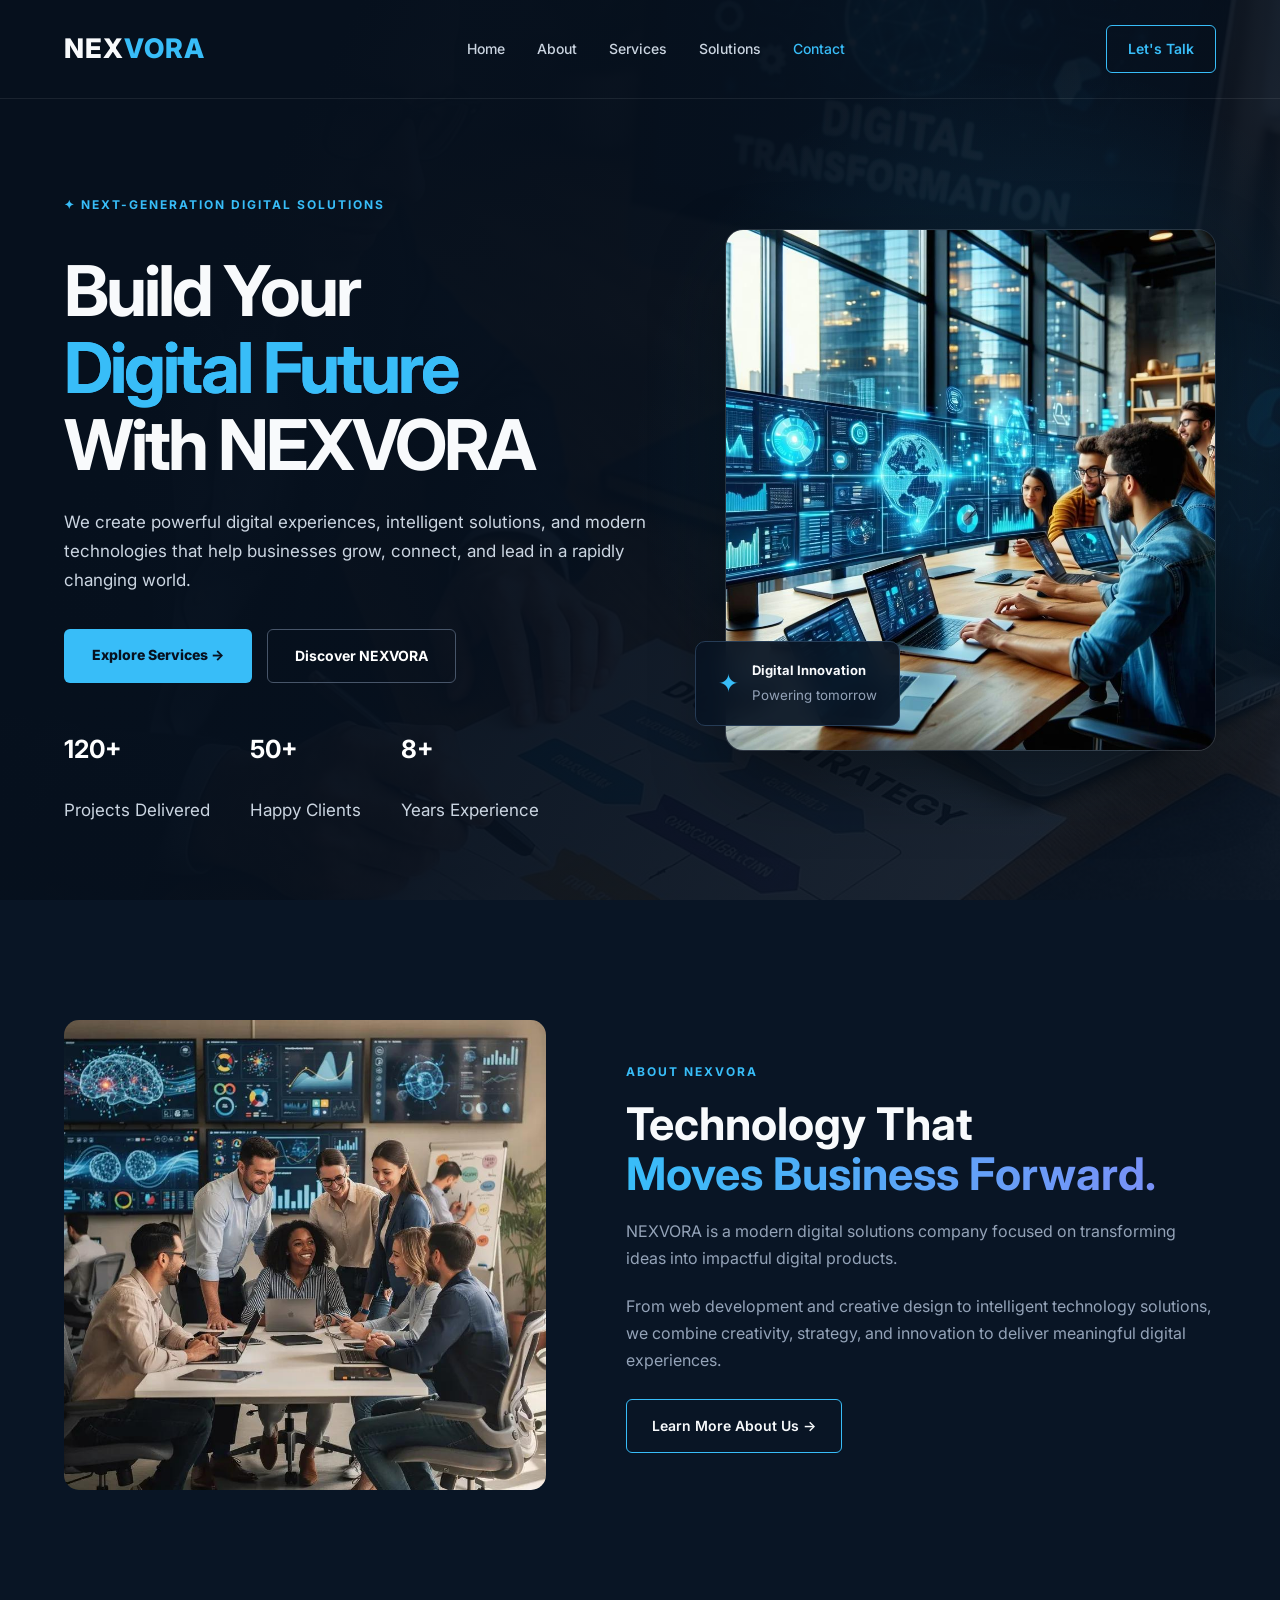
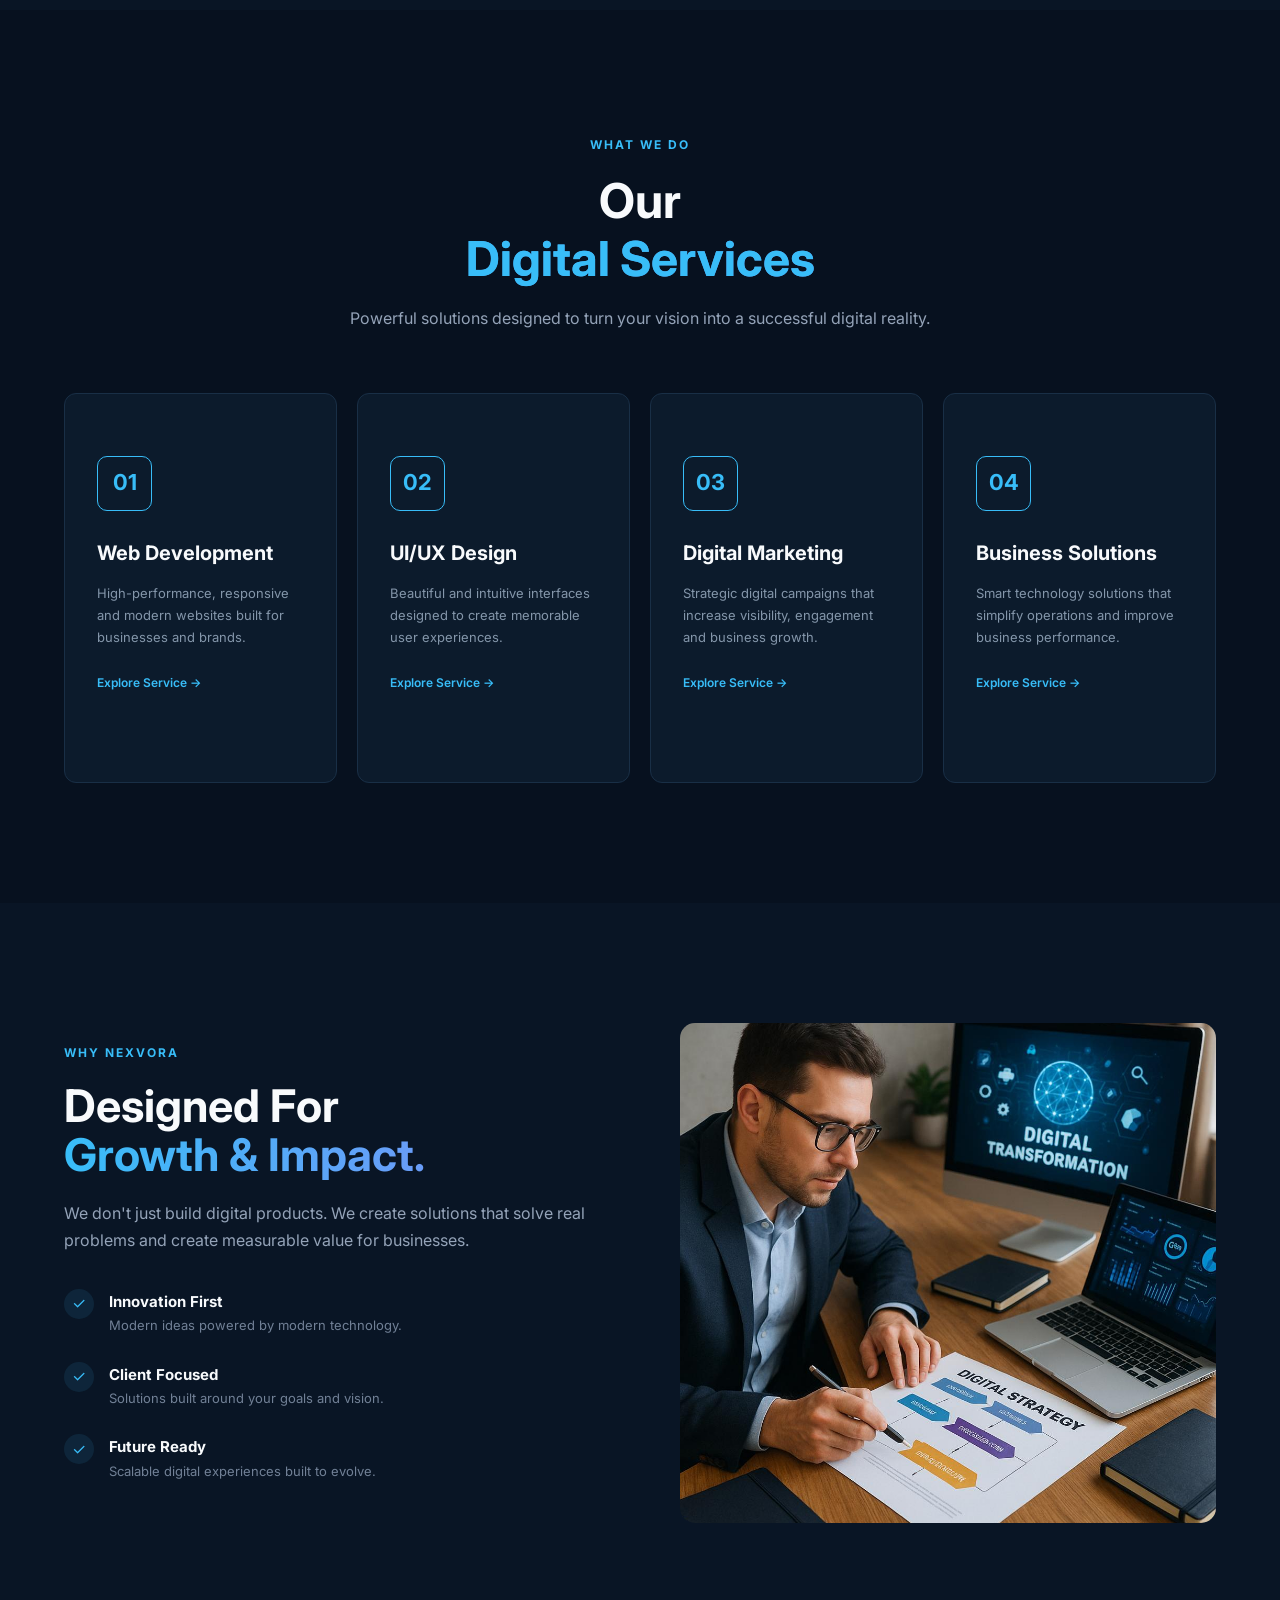
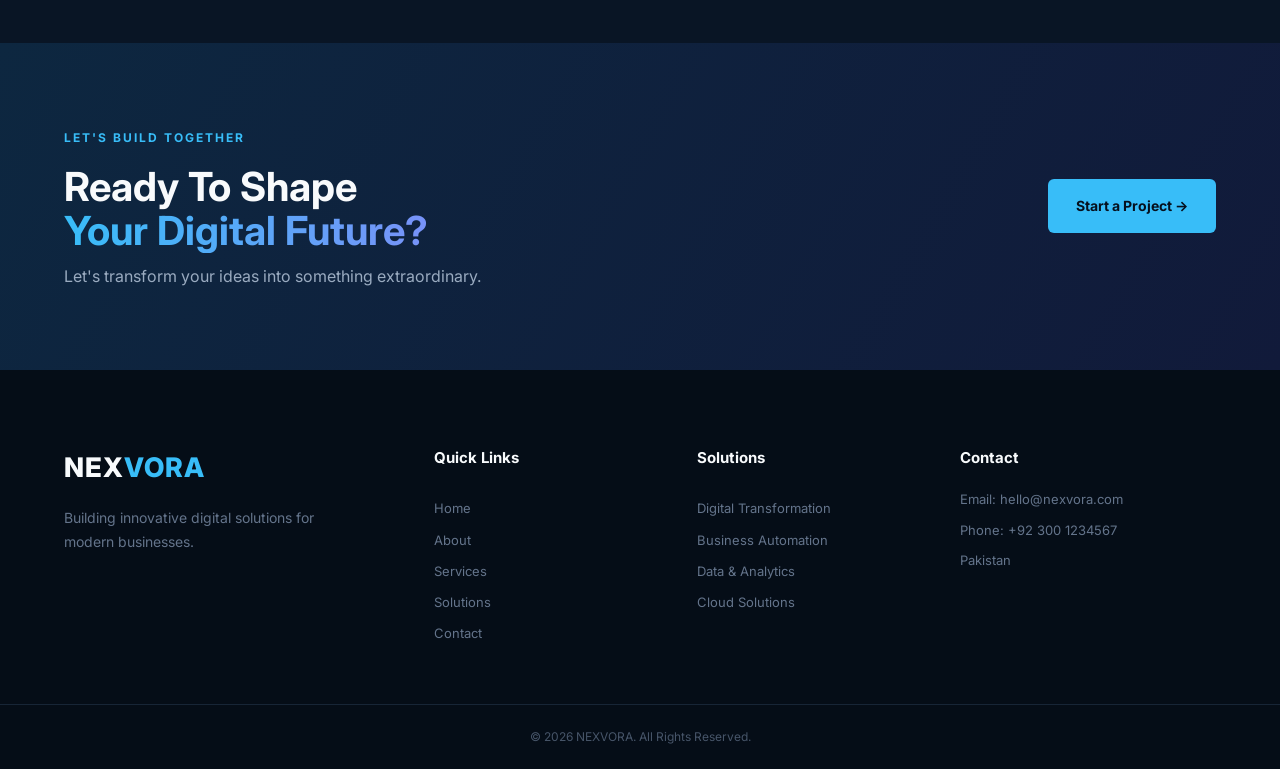
==== commit 9e714d49: "update" ====
--- a/index.html
+++ b/index.html
@@ -22,24 +22,25 @@
     <header class="navbar">
         <div class="container nav-container">
 
-            <a href="#" class="logo">
+            <a href="index.html" class="logo">
                 NEX<span>VORA</span>
             </a>
 
-            <nav>
-                <ul class="nav-links">
-                    <li><a href="home.html" class="active">Home</a></li>
-                    <li><a href="about.html">About</a></li>
-                    <li><a href="services.html">Services</a></li>
-                    <li><a href="solutions.html">Solutions</a></li>
-                    <li><a href="contact.html">Contact</a></li>
-                </ul>
+            <nav class="nav-links">
+                <a href="index.html">Home</a>
+                <a href="about.html">About</a>
+                <a href="services.html">Services</a>
+                <a href="solutions.html">Solutions</a>
+                <a href="contact.html" class="active">Contact</a>
             </nav>
 
-            <a href="#contact" class="nav-btn">Get Started →</a>
+            <a href="#contact-form" class="nav-btn">
+                Let's Talk
+            </a>
 
         </div>
     </header>
+
 
 
     <!-- ================= HERO ================= -->
